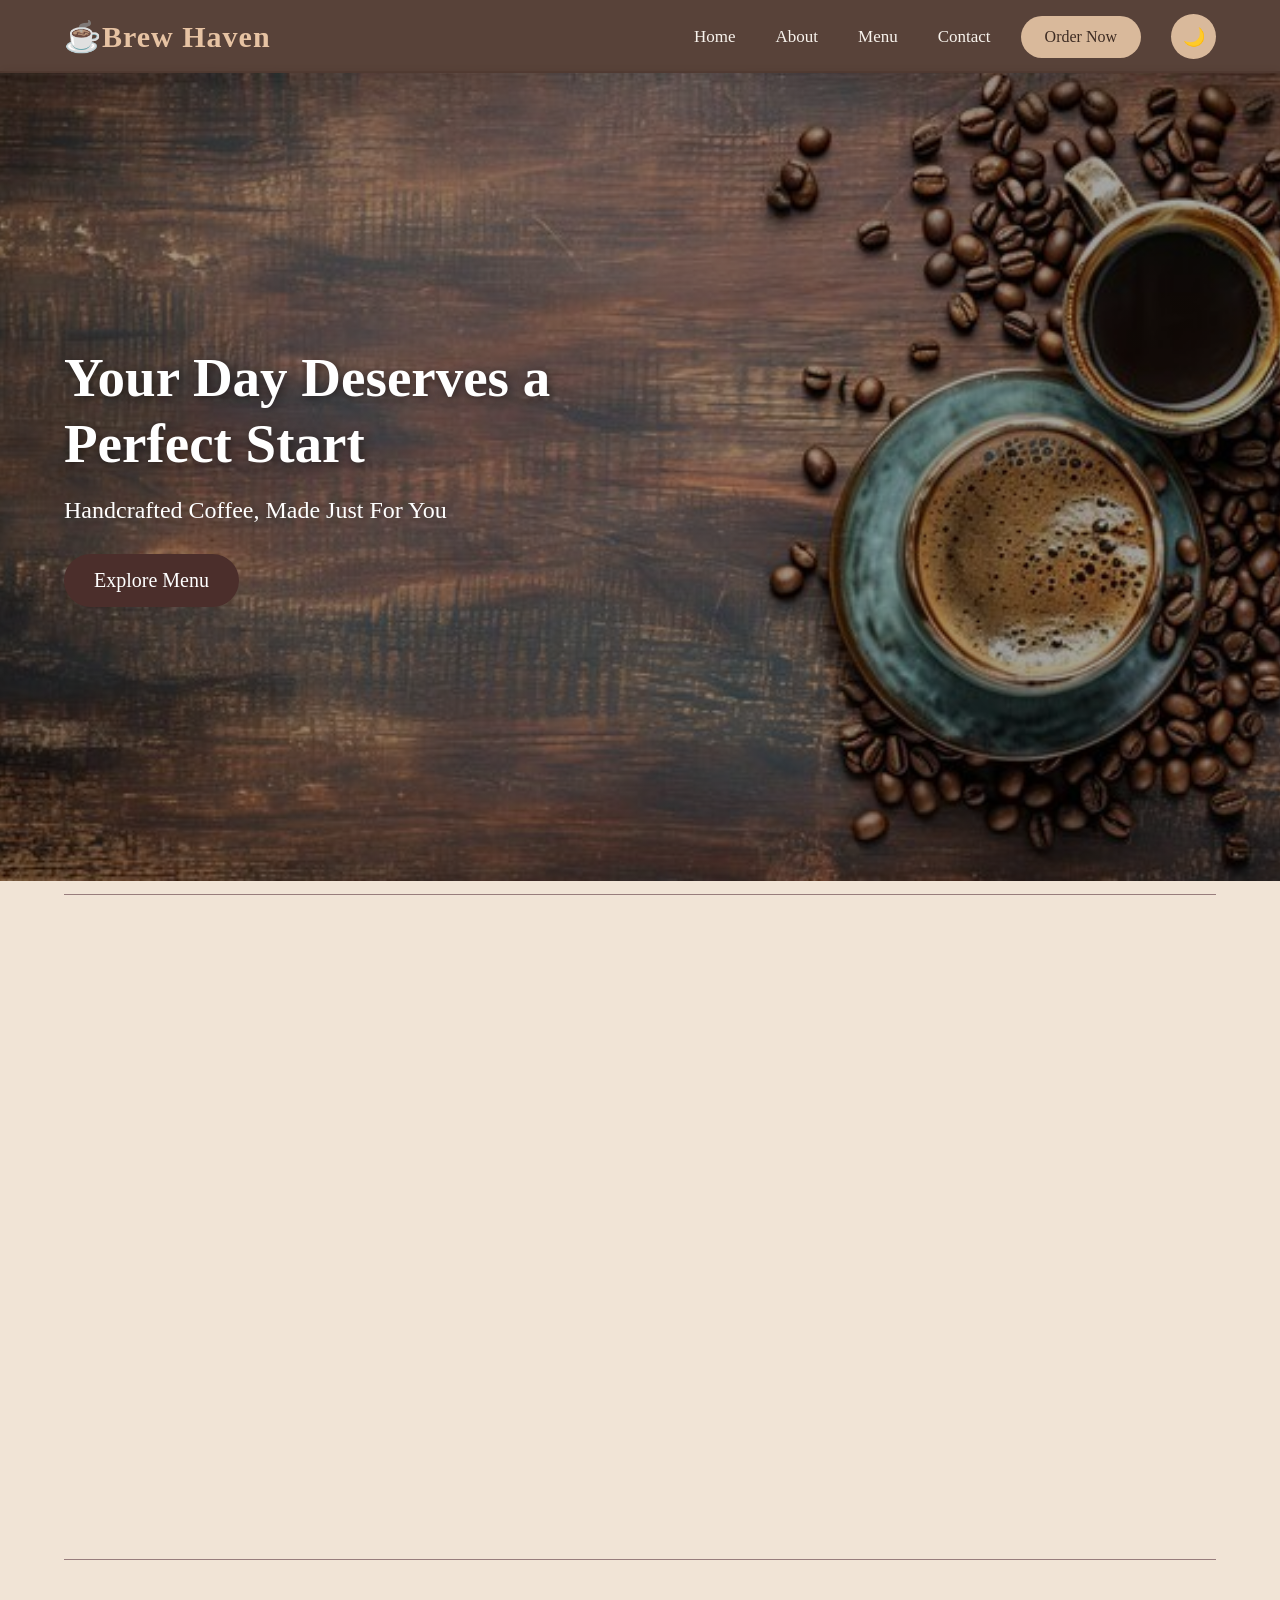
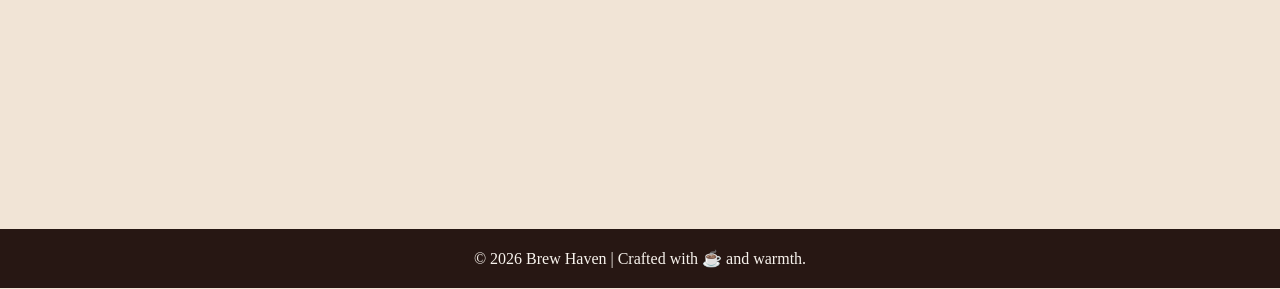
==== landing-page/index.html @ 46d53831 "added projects" ====
<!doctype html>
<html lang="en">
  <head>
    <meta charset="UTF-8" />
    <meta name="viewport" content="width=device-width, initial-scale=1.0" />
    <title>BrewHaven-Freshly brewed perfection</title>
    <link rel="shortcut icon" href="images/favi.png" type="image/x-icon" />
    <link rel="stylesheet" href="style.css" />
  </head>
  <body>
    <!-- navbar -->
    <nav class="navbar">
      <div class="container">
        <!-- logo -->
        <div id="logo">
          <h2>☕Brew Haven</h2>
        </div>
        <!-- links -->
        <ul>
          <li><a href="#home">Home</a></li>
          <li><a href="#about">About</a></li>
          <li><a href="#menu">Menu</a></li>
          <li><a href="#contact">Contact</a></li>
        </ul>
        <button class="nav-btn">Order Now</button>
        <button class="theme-btn" aria-label="Toggle Dark Mode">
          <span class="icon sun">☀️</span>
          <span class="icon moon">🌙</span>
        </button>
      </div>
    </nav>
    <!-- Hero section -->
    <main class="hero" id="home">
      <div class="container">
        <div class="content">
          <h1>Your Day Deserves a Perfect Start</h1>
          <p>Handcrafted Coffee, Made Just For You</p>
          <a href="#menu" class="hero-btn">Explore Menu</a>
        </div>
      </div>
    </main>
    <hr />

    <!-- about the cafe  -->
    <section class="about reveal" id="about">
      <div class="container">
        <div class="text">
          <h2>About Brew Haven</h2>

          <p>
            At Brew Haven, we believe every cup of coffee should feel warm,
            comforting, and unforgettable. We carefully craft our drinks using
            freshly roasted beans, rich flavors, and premium ingredients to
            create the perfect café experience for every customer.
          </p>

          <p>
            Whether you're starting your morning with a strong espresso or
            relaxing with a creamy frappe, Brew Haven is your cozy corner for
            handcrafted coffee, peaceful moments, and meaningful conversations.
          </p>
        </div>

        <div class="image">
          <img src="images/cup.png" alt="Coffee Shop" />
        </div>
      </div>
    </section>
    <hr />

    <!-- Menu -->
    <section class="menu reveal" id="menu">
      <h2>Our Menu</h2>

      <div class="container">
        <div class="card">
          <div class="card-image">
            <img src="images/espresso.png" alt="Espresso" />
          </div>

          <h3>Espresso</h3>

          <p>Strong and rich coffee to energize your day.</p>
        </div>

        <div class="card">
          <div class="card-image">
            <img src="images/latte.png" alt="Latte" />
          </div>

          <h3>Latte</h3>

          <p>Creamy milk blended with smooth espresso.</p>
        </div>

        <div class="card">
          <div class="card-image">
            <img src="images/mocha.png" alt="Mocha" />
          </div>

          <h3>Mocha</h3>

          <p>Chocolate flavored coffee with rich texture.</p>
        </div>

        <div class="card">
          <div class="card-image">
            <img src="images/iced-americano.png" alt="Iced Americano" />
          </div>

          <h3>Iced Americano</h3>

          <p>Refreshing chilled espresso with water.</p>
        </div>

        <div class="card">
          <div class="card-image">
            <img src="images/frappe.png" alt="Frappe" />
          </div>

          <h3>Crunchy Frappe</h3>

          <p>Cold creamy frappe topped with crunchy bits.</p>
        </div>
      </div>
    </section>
    <hr />

    <!-- Features -->
    <section class="features reveal">
      <h2>Why Choose Brew Haven?</h2>

      <div class="container">
        <div class="feature-card">
          <h3>☕ Fresh Coffee</h3>
          <p>
            Every cup is brewed fresh using carefully selected coffee beans.
          </p>
        </div>

        <div class="feature-card">
          <h3>🌿 Premium Ingredients</h3>
          <p>
            We use high-quality ingredients to create rich and comforting
            flavors.
          </p>
        </div>

        <div class="feature-card">
          <h3>🍰 Cozy Ambience</h3>
          <p>
            A warm and peaceful space perfect for relaxing and meaningful
            moments.
          </p>
        </div>
      </div>
    </section>

    <!-- contact section -->

    <section class="contact reveal" id="contact">
      <div class="container">
        <h2>Visit Brew Haven</h2>

        <div class="contact-info">
          <div class="contact-card">
            <h3>📍 Address</h3>
            <p>21 Coffee Street, Hyderabad, India</p>
          </div>

          <div class="contact-card">
            <h3>📞 Phone</h3>
            <p>+91 98765 43210</p>
          </div>

          <div class="contact-card">
            <h3>✉ Email</h3>
            <p>brewhaven@gmail.com</p>
          </div>

          <div class="contact-card">
            <h3>⏰ Opening Hours</h3>
            <p>8:00 AM — 10:00 PM</p>
          </div>
        </div>
      </div>
    </section>

    <!-- footer -->

    <footer class="footer">
      <p>© 2026 Brew Haven | Crafted with ☕ and warmth.</p>
    </footer>
    <!-- footer -->
    <div class="popup" id="popup">
      <p>☕ Your perfect coffee is waiting at Brew Haven!</p>
      <button id="close-popup">Close</button>
    </div>
    <script src="script.js"></script>
  </body>
</html>
---- landing-page/style.css ----
/* BASE */
* {
  margin: 0;
  padding: 0;
  box-sizing: border-box;
}

html {
  scroll-behavior: smooth;
}

body {
  font-family: "Lora", serif;
  color: #3e2c23;
  background-color: #f1e4d6;
  transition: background-color 0.5s ease, color 0.5s ease;
}

hr {
  border: none;
  height: 1px;
  background-color: #987d7d;
  width: 90%;
  margin: 13px auto;
}
/* layout */

.container {
  width: 90%;
  max-width: 1200px;
  margin: auto;
}

/*NAVBAR*/

.navbar {
  background: rgba(75, 53, 44, 0.92);
  backdrop-filter: blur(5px);
  padding: 14px 0;
  position: sticky;
  top: 0;
  z-index: 100;
  transition: background 0.5s ease;
}

.navbar .container {
  display: flex;
  justify-content: space-between;
  gap: 30px;
  align-items: center;
}

#logo {
  display: flex;
  align-items: center;
  gap: 10px;
}

#logo h2 {
  font-size: 30px;
  letter-spacing: 1px;
  color: #e7c3a3;
}

ul {
  list-style: none;
  display: flex;
  gap: 40px;
  margin-left: auto;
}

ul li a {
  text-decoration: none;
  color: #f8f3ed;
  font-size: 17px;
  font-weight: 500;
  position: relative;
}

ul li a::after {
  content: "";
  position: absolute;
  left: 0;
  bottom: -5px;
  width: 0;
  height: 2px;
  background-color: #d9b99b;
  transition: 0.3s;
}

ul li a:hover::after {
  width: 100%;
}

ul li a:hover {
  color: #d9b99b;
}

.nav-btn {
  padding: 12px 24px;
  border: none;
  border-radius: 25px;
  background-color: #d9b99b;
  color: #3e2c23;
  cursor: pointer;
  font-family: "Lora", serif;
  font-size: 16px;
  transition: 0.3s;
}

.nav-btn:hover {
  background-color: #f1d3b3;
}

.nav-btn:active,
.hero-btn:active {
  transform: scale(0.95);
}

/* dark mode button */

.theme-btn {
  position: relative;
  width: 45px;
  height: 45px;
  border: none;
  border-radius: 50%;
  background-color: #d9b99b;
  cursor: pointer;
  overflow: hidden;
  display: flex;
  align-items: center;
  justify-content: center;
  transition: transform 0.3s ease, background-color 0.3s ease;
}

.theme-btn:active {
  transform: scale(0.9);
}

/* both icons stacked */
.theme-btn .icon {
  position: absolute;
  font-size: 18px;
  transition: all 0.4s ease;
}

/* default state: light mode = show moon */
.theme-btn .sun {
  opacity: 0;
  transform: rotate(90deg) scale(0.5);
}

.theme-btn .moon {
  opacity: 1;
  transform: rotate(0deg) scale(1);
}

/* HERO SECTION */

.hero {
  height: 90vh;
  background-image:
    linear-gradient(rgba(0, 0, 0, 0.35), rgba(0, 0, 0, 0.35)),
    url("images/hero-section.jpeg");
  background-size: cover;
  background-position: center;
  display: flex;
  align-items: center;
  color: white;
  margin-top: -2px;
}

.hero .container {
  display: flex;
  align-items: center;
  justify-content: space-between;
}

.content {
  max-width: 600px;
}

.content h1 {
  font-size: 55px;
  font-family: "Dancing Script", cursive;
  margin-bottom: 20px;
  line-height: 1.2;
  text-shadow: 2px 2px 10px rgba(0, 0, 0, 0.5);
}

.content p {
  font-size: 24px;
  margin-bottom: 30px;
}

.hero-btn {
  display: inline-block;
  padding: 15px 30px;
  border-radius: 30px;
  background-color: #4b2e2b;
  color: #fff;
  font-size: 20px;
  text-decoration: none;
  transition: 0.3s;
}

.hero-btn:hover {
  background-color: #6b463f;
}

/* ABOUT SECTION */

.about {
  padding: 100px 0;
}

.about .container {
  display: flex;
  align-items: center;
  justify-content: space-between;
  gap: 60px;
}

.text {
  flex: 1.2;
  position: relative;
}

.text::before {
  content: "";
  position: absolute;
  background-image: url("images/logo.png");
  background-repeat: no-repeat;
  background-size: 400px;
  background-position: center;
  opacity: 0.15;
  inset: 0;
}

.text h2,
.text p {
  position: relative;
  z-index: 2;
}

.text h2 {
  font-size: 42px;
  margin-bottom: 25px;
}

.text p {
  font-size: 20px;
  line-height: 1.9;
  margin-bottom: 20px;
}

.image {
  flex: 0.8;
}

.image img {
  width: 100%;
  border-radius: 20px;
  max-height: 450px;
  object-fit: cover;
}

/*  MENU */

.menu {
  padding: 80px 0;
}

.menu h2 {
  text-align: center;
  margin-bottom: 50px;
  font-size: 40px;
}

.menu .container {
  display: flex;
  gap: 20px;
  justify-content: center;
  flex-wrap: wrap;
}

/* menu cards */

.card {
  cursor: pointer;
  background-color: #f8f3ed;
  padding: 25px;
  border-radius: 20px;
  max-width: 220px;
  text-align: center;
  box-shadow: 0 4px 10px rgba(0, 0, 0, 0.1);
    transition: background-color 0.5s ease, color 0.5s ease, transform 0.3s ease;
}

.card:hover {
  transform: translateY(-10px) scale(1.05);
}

.card:hover h3 {
  color: #d9b99b;
}

.card-image {
  height: 180px;
  overflow: hidden;
  border-radius: 15px;
  margin-bottom: 20px;
}

.card img {
  width: 100%;
  height: 100%;
  object-fit: cover;
  transition: 0.4s ease;
}

.card:hover img {
  transform: scale(1.1);
}

/* features */

.features {
  padding: 100px 0;
}

.features h2 {
  text-align: center;
  font-size: 40px;
  margin-bottom: 50px;
  font-family: "Playfair Display", serif;
}

.features .container {
  display: flex;
  gap: 30px;
  justify-content: center;
  flex-wrap: wrap;
}

.feature-card {
  background-color: rgba(255, 255, 255, 0.4);
  width: 300px;
  padding: 30px;
  border-radius: 20px;
  text-align: center;
  backdrop-filter: blur(5px);
  box-shadow: 0 4px 10px rgba(0, 0, 0, 0.1);
  transition: background-color 0.5s ease, color 0.5s ease, transform 0.3s ease;
}

.feature-card h3 {
  margin-bottom: 15px;
  font-size: 24px;
}

.feature-card p {
  line-height: 1.7;
}

/* contact section */

.contact {
  background-color: #3d281e;
  color: #f8f3ed;
  padding: 100px 0;
}

.contact h2 {
  text-align: center;
  font-size: 42px;
  margin-bottom: 50px;
  font-family: "Playfair Display", serif;
}

.contact-info {
  display: flex;
  justify-content: center;
  gap: 30px;
  flex-wrap: wrap;
}
/* cards */

.contact-card {
  background-color: rgba(255, 255, 255, 0.08);
  padding: 30px;
  width: 250px;
  border-radius: 20px;
  text-align: center;
  backdrop-filter: blur(5px);
  transition: background-color 0.5s ease, color 0.5s ease, transform 0.3s ease;
}

.contact-card:hover {
  transform: translateY(-8px);
}

.contact-card h3 {
  margin-bottom: 15px;
  font-size: 24px;
}

.contact-card p {
  line-height: 1.7;
}

/* footer */

.footer {
  background-color: #271713;
  color: #f8f3ed;
  text-align: center;
  padding: 20px;
}
/* scroll reveal animation */

.reveal {
  opacity: 0;
  transform: translateY(60px);
  transition:
    opacity 1s ease,
    transform 1s ease;
}

.reveal.active {
  opacity: 1;
  transform: translateY(0);
}

/* pop up */
.popup {
  position: fixed;
  top: 50%;
  left: 50%;
  width: 320px;
  padding: 30px;
  background-color: #f8f3ed;
  color: #3e2c23;
  border-radius: 20px;
  text-align: center;
  box-shadow: 0 10px 30px rgba(0, 0, 0, 0.2);
  opacity: 0;
  transform: translate(-50%, -50%) scale(0.9);
  transition: 0.3s ease;
  display: none;
  z-index: 1000;
}

.popup button {
  margin-top: 20px;
  padding: 10px 20px;
  border: none;
  border-radius: 20px;
  background-color: #4b2e2b;
  color: white;
  cursor: pointer;
}

.popup.show {
  opacity: 1;
  transform: translate(-50%, -50%) scale(1);
}

/* DARK MODE */

body.dark-mode {
  background-color: #16100d;
  color: #f8f3ed;
}

/* DARK MODE STATE */
body.dark-mode .theme-btn .sun {
  opacity: 1;
  transform: rotate(0deg) scale(1);
}

body.dark-mode .theme-btn .moon {
  opacity: 0;
  transform: rotate(-90deg) scale(0.5);
}

/* navbar */

body.dark-mode .navbar {
  background: linear-gradient(to right, #120c09, #211611);
}

/* sections */

body.dark-mode .about,
body.dark-mode .menu,
body.dark-mode .features {
  background-color: #16100d;
}

/* cards */

body.dark-mode .card,
body.dark-mode .feature-card,
body.dark-mode .contact-card {
  background-color: #2b1d18;
  color: #f8f3ed;
  box-shadow: 0 6px 20px rgba(0, 0, 0, 0.3);
}

/* headings */

body.dark-mode .about,
body.dark-mode .menu,
body.dark-mode .features,
body.dark-mode .contact {
  color: #f8f3ed;
}

/* buttons */

body.dark-mode .hero-btn,
body.dark-mode .nav-btn,
body.dark-mode .popup button {
  background-color: #d9b99b;
  color: #2b1812;
}

/* popup */

body.dark-mode .popup {
  background-color: #2b1d18;
  color: #f8f3ed;
}

/* footer */

body.dark-mode .footer {
  background-color: #120c09;
}

/* lines */

body.dark-mode hr {
  background-color: #5c463d;
}


/* Media Queries */

/* TABLET DEVICES */

@media (max-width: 992px) {
  .hero .container,
  .about .container {
    flex-direction: column;
    text-align: center;
  }

  .content h1 {
    font-size: 45px;
  }

  .content p {
    font-size: 20px;
  }

  .image img {
    max-width: 400px;
  }

  .navbar .container {
    flex-wrap: wrap;
    justify-content: center;
    gap: 20px;
  }

  ul {
    gap: 20px;
    margin-left: 0;
  }
}

/* MOBILE DEVICES*/

@media (max-width: 768px) {
  .hero {
    height: auto;
    padding: 100px 0;
  }

  .content h1 {
    font-size: 38px;
  }

  .content p {
    font-size: 18px;
  }

  .text h2,
  .menu h2,
  .features h2,
  .contact h2 {
    font-size: 32px;
  }

  .text p {
    font-size: 18px;
  }

  .navbar .container {
    flex-direction: column;
  }

  ul {
    flex-wrap: wrap;
    justify-content: center;
    gap: 12px;
  }

  .card,
  .feature-card,
  .contact-card {
    width: 100%;
    max-width: 320px;
  }

  .popup {
    width: 90%;
  }

  .theme-btn,
  .nav-btn {
    font-size: 15px;
  }
}

/* SMALL MOBILE DEVICES */

@media (max-width: 480px) {
  .content h1 {
    font-size: 30px;
  }

  .hero-btn {
    padding: 12px 24px;
    font-size: 16px;
  }

  ul {
    gap: 15px;
  }

  ul li a {
    font-size: 15px;
  }

  .text::before {
    background-size: 250px;
  }
}
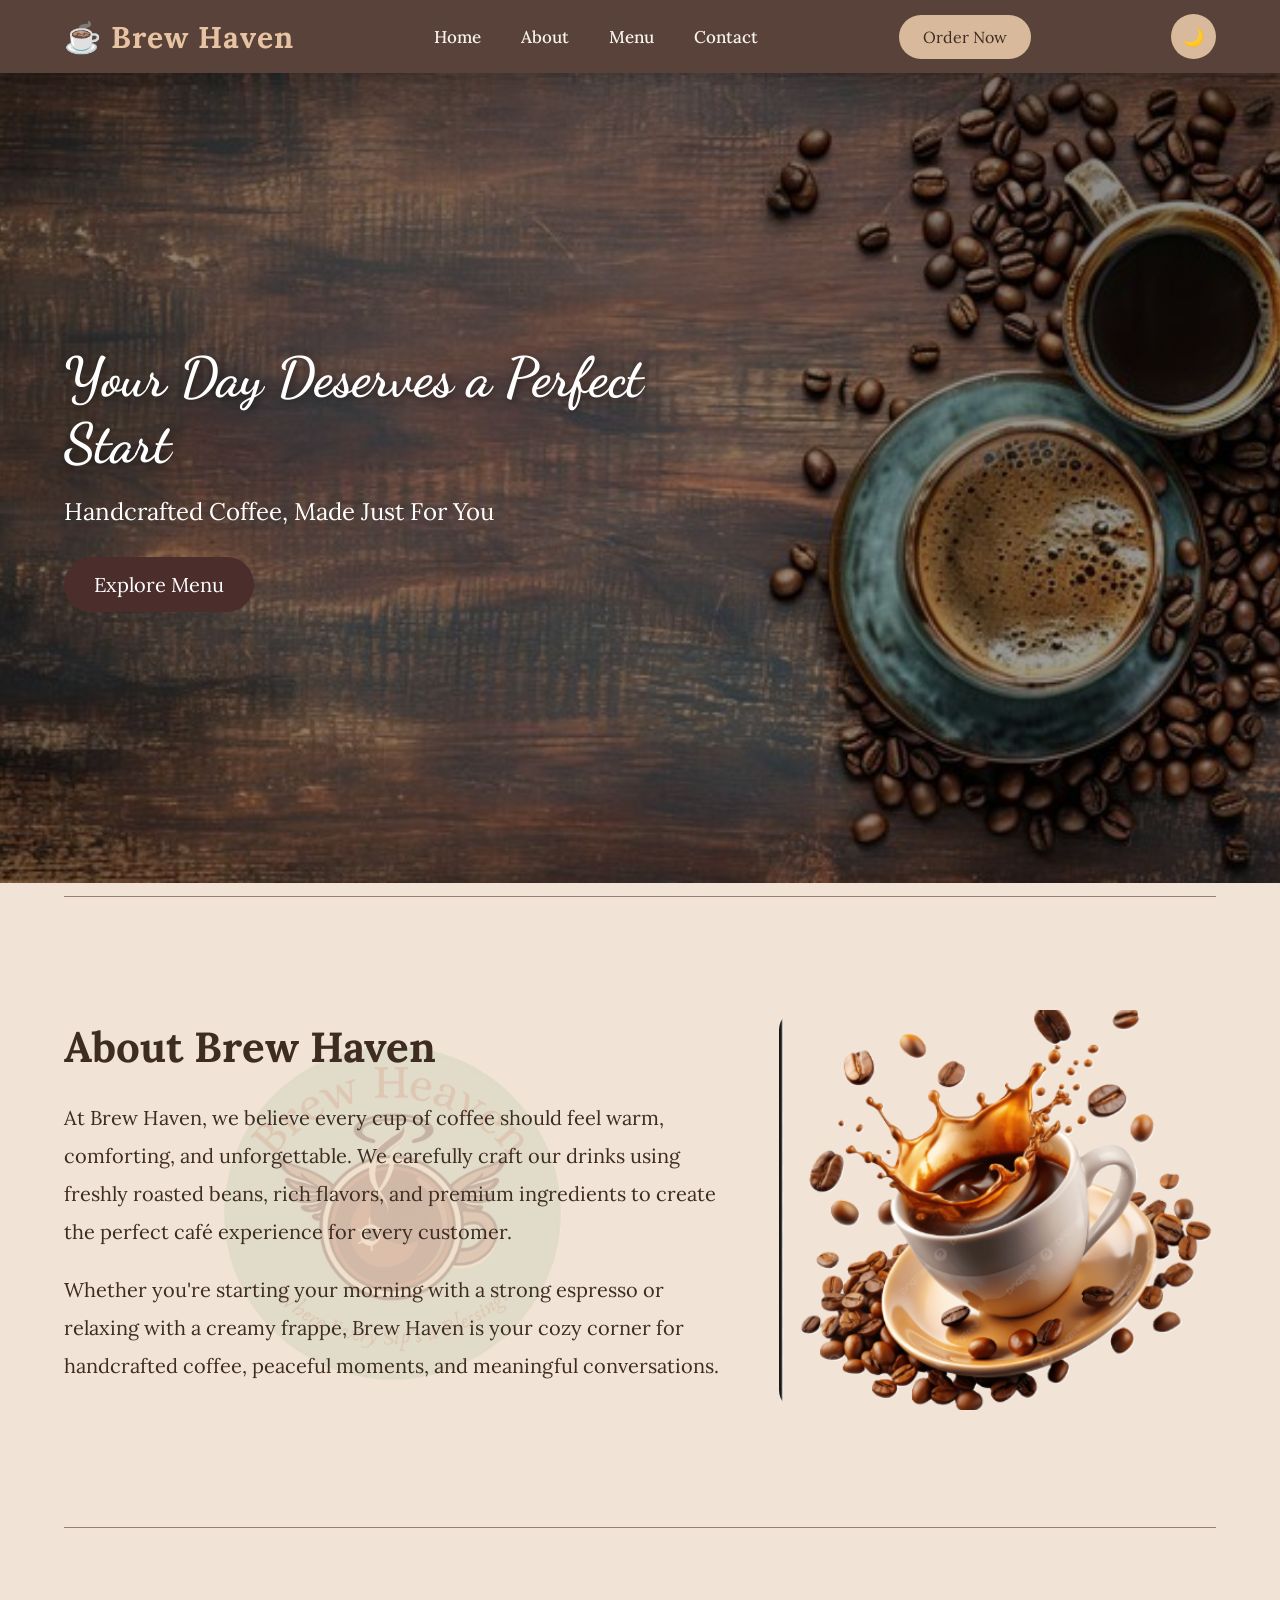
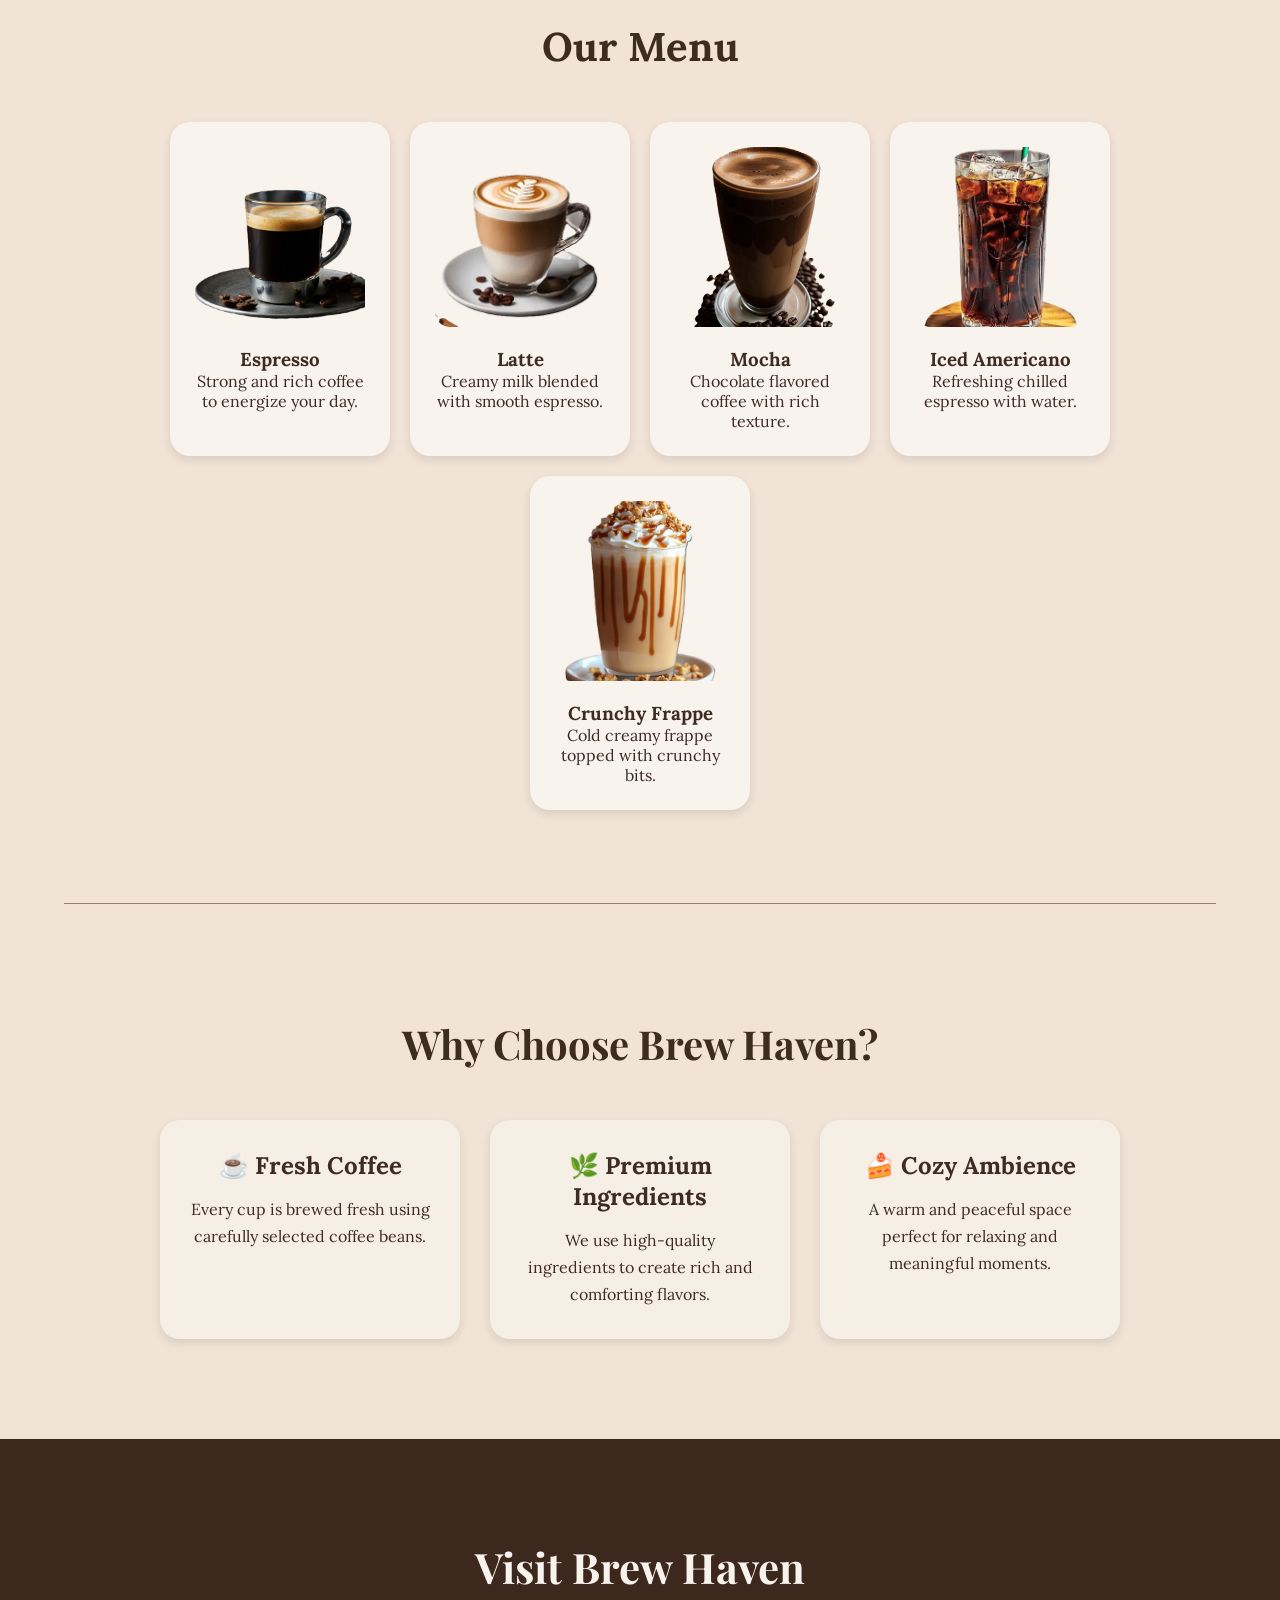
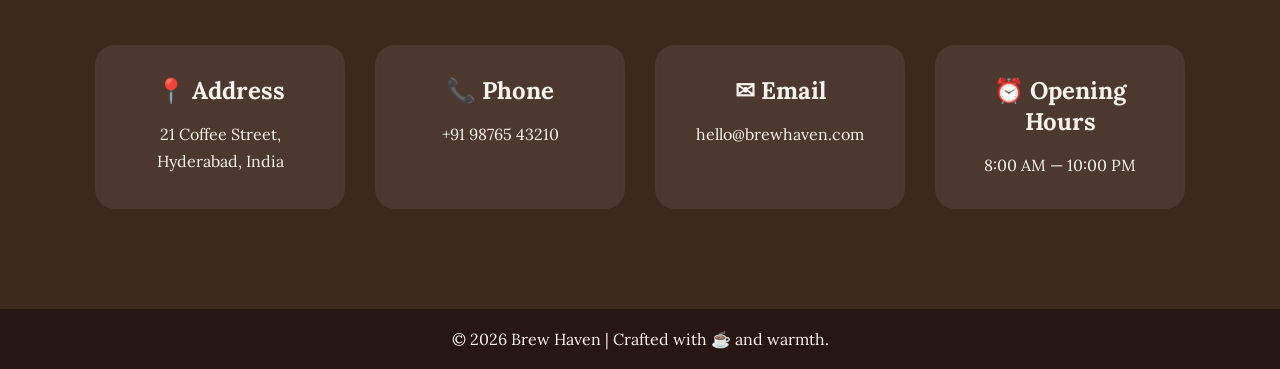
==== commit 012d0506: "Modifying coffee shop landing page" ====
--- a/landing-page/index.html
+++ b/landing-page/index.html
@@ -3,17 +3,21 @@
   <head>
     <meta charset="UTF-8" />
     <meta name="viewport" content="width=device-width, initial-scale=1.0" />
-    <title>BrewHaven-Freshly brewed perfection</title>
+    <title>Brew Haven | Freshly Brewed Perfection</title>
     <link rel="shortcut icon" href="images/favi.png" type="image/x-icon" />
     <link rel="stylesheet" href="style.css" />
+    <link href="https://fonts.googleapis.com/css2?family=Lora:wght@400;500;600&family=Dancing+Script:wght@500;600&display=swap"
+      rel="stylesheet"/>
+    <link href="https://fonts.googleapis.com/css2?family=Playfair+Display:wght@400;500;600&display=swap"
+      rel="stylesheet"/>
   </head>
   <body>
     <!-- navbar -->
     <nav class="navbar">
       <div class="container">
         <!-- logo -->
-        <div id="logo">
-          <h2>☕Brew Haven</h2>
+        <div class="logo">
+          <h2><a href="#home">☕ Brew Haven</a></h2>
         </div>
         <!-- links -->
         <ul>
@@ -22,7 +26,7 @@
           <li><a href="#menu">Menu</a></li>
           <li><a href="#contact">Contact</a></li>
         </ul>
-        <button class="nav-btn">Order Now</button>
+        <button class="nav-btn" aria-label="Order Now">Order Now</button>
         <button class="theme-btn" aria-label="Toggle Dark Mode">
           <span class="icon sun">☀️</span>
           <span class="icon moon">🌙</span>
@@ -32,7 +36,7 @@
     <!-- Hero section -->
     <main class="hero" id="home">
       <div class="container">
-        <div class="content">
+        <div class="content reveal">
           <h1>Your Day Deserves a Perfect Start</h1>
           <p>Handcrafted Coffee, Made Just For You</p>
           <a href="#menu" class="hero-btn">Explore Menu</a>
@@ -61,7 +65,7 @@
           </p>
         </div>
 
-        <div class="image">
+        <div class="about-image">
           <img src="images/cup.png" alt="Coffee Shop" />
         </div>
       </div>
@@ -175,7 +179,7 @@
 
           <div class="contact-card">
             <h3>✉ Email</h3>
-            <p>brewhaven@gmail.com</p>
+            <p>hello@brewhaven.com</p>
           </div>
 
           <div class="contact-card">
--- a/landing-page/style.css
+++ b/landing-page/style.css
@@ -13,7 +13,13 @@
   font-family: "Lora", serif;
   color: #3e2c23;
   background-color: #f1e4d6;
-  transition: background-color 0.5s ease, color 0.5s ease;
+  transition:
+    background-color 0.5s ease,
+    color 0.5s ease;
+}
+
+section {
+  scroll-margin-top: 90px;
 }
 
 hr {
@@ -23,7 +29,8 @@
   width: 90%;
   margin: 13px auto;
 }
-/* layout */
+
+/* LAYOUT */
 
 .container {
   width: 90%;
@@ -36,6 +43,8 @@
 .navbar {
   background: rgba(75, 53, 44, 0.92);
   backdrop-filter: blur(5px);
+  box-shadow: 0 2px 10px rgba(0, 0, 0, 0.15);
+  
   padding: 14px 0;
   position: sticky;
   top: 0;
@@ -45,31 +54,41 @@
 
 .navbar .container {
   display: flex;
+  align-items: center;
   justify-content: space-between;
-  gap: 30px;
-  align-items: center;
-}
-
-#logo {
+  gap: 40px;
+}
+
+.logo {
   display: flex;
   align-items: center;
   gap: 10px;
 }
 
-#logo h2 {
+.logo h2 {
   font-size: 30px;
   letter-spacing: 1px;
+}
+
+.logo h2 a {
+  text-decoration: none;
   color: #e7c3a3;
-}
-
-ul {
+  transition: color 0.3s ease;
+}
+
+.logo h2 a:hover {
+  color: #876139;
+}
+
+.navbar ul {
   list-style: none;
   display: flex;
   gap: 40px;
-  margin-left: auto;
-}
-
-ul li a {
+  flex-wrap: wrap;
+  justify-content: center;
+}
+
+.navbar ul li a {
   text-decoration: none;
   color: #f8f3ed;
   font-size: 17px;
@@ -77,7 +96,7 @@
   position: relative;
 }
 
-ul li a::after {
+.navbar ul li a::after {
   content: "";
   position: absolute;
   left: 0;
@@ -85,15 +104,15 @@
   width: 0;
   height: 2px;
   background-color: #d9b99b;
-  transition: 0.3s;
-}
-
-ul li a:hover::after {
+  transition: width 0.3s ease;
+}
+
+.navbar ul li a:hover {
+  color: inherit;
+}
+
+.navbar ul li a:hover::after {
   width: 100%;
-}
-
-ul li a:hover {
-  color: #d9b99b;
 }
 
 .nav-btn {
@@ -105,15 +124,14 @@
   cursor: pointer;
   font-family: "Lora", serif;
   font-size: 16px;
-  transition: 0.3s;
+  transition: background-color 0.3s ease;
 }
 
 .nav-btn:hover {
   background-color: #f1d3b3;
 }
 
-.nav-btn:active,
-.hero-btn:active {
+.nav-btn:active {
   transform: scale(0.95);
 }
 
@@ -131,7 +149,13 @@
   display: flex;
   align-items: center;
   justify-content: center;
-  transition: transform 0.3s ease, background-color 0.3s ease;
+  transition:
+    transform 0.3s ease,
+    box-shadow 0.3s ease;
+}
+
+.theme-btn:hover {
+  box-shadow: 0 0 10px rgba(217, 185, 155, 0.5);
 }
 
 .theme-btn:active {
@@ -139,10 +163,13 @@
 }
 
 /* both icons stacked */
-.theme-btn .icon {
+.theme-btn .moon,
+.theme-btn .sun {
   position: absolute;
   font-size: 18px;
-  transition: all 0.4s ease;
+  transition:
+    opacity 0.4s ease,
+    transform 0.4s ease;
 }
 
 /* default state: light mode = show moon */
@@ -159,16 +186,15 @@
 /* HERO SECTION */
 
 .hero {
-  height: 90vh;
+  min-height: 90vh;
   background-image:
-    linear-gradient(rgba(0, 0, 0, 0.35), rgba(0, 0, 0, 0.35)),
+    linear-gradient(rgba(0, 0, 0, 0.45), rgba(0, 0, 0, 0.35)),
     url("images/hero-section.jpeg");
   background-size: cover;
   background-position: center;
   display: flex;
   align-items: center;
   color: white;
-  margin-top: -2px;
 }
 
 .hero .container {
@@ -202,11 +228,18 @@
   color: #fff;
   font-size: 20px;
   text-decoration: none;
-  transition: 0.3s;
+  transition:
+    background-color 0.3s ease,
+    transform 0.3s ease;
 }
 
 .hero-btn:hover {
   background-color: #6b463f;
+  transform: translateY(-2px);
+}
+
+.hero-btn:active {
+  transform: scale(0.95);
 }
 
 /* ABOUT SECTION */
@@ -234,8 +267,9 @@
   background-repeat: no-repeat;
   background-size: 400px;
   background-position: center;
-  opacity: 0.15;
+  opacity: 0.25;
   inset: 0;
+  pointer-events: none;
 }
 
 .text h2,
@@ -255,14 +289,14 @@
   margin-bottom: 20px;
 }
 
-.image {
+.about-image {
   flex: 0.8;
 }
 
-.image img {
+.about-image img {
   width: 100%;
   border-radius: 20px;
-  max-height: 450px;
+  max-height: 400px;
   object-fit: cover;
 }
 
@@ -295,7 +329,10 @@
   max-width: 220px;
   text-align: center;
   box-shadow: 0 4px 10px rgba(0, 0, 0, 0.1);
-    transition: background-color 0.5s ease, color 0.5s ease, transform 0.3s ease;
+  transition:
+    background-color 0.5s ease,
+    color 0.5s ease,
+    transform 0.3s ease;
 }
 
 .card:hover {
@@ -317,7 +354,7 @@
   width: 100%;
   height: 100%;
   object-fit: cover;
-  transition: 0.4s ease;
+  transition: transform 0.4s ease;
 }
 
 .card:hover img {
@@ -346,13 +383,20 @@
 
 .feature-card {
   background-color: rgba(255, 255, 255, 0.4);
-  width: 300px;
+  max-width: 300px;
   padding: 30px;
   border-radius: 20px;
   text-align: center;
   backdrop-filter: blur(5px);
   box-shadow: 0 4px 10px rgba(0, 0, 0, 0.1);
-  transition: background-color 0.5s ease, color 0.5s ease, transform 0.3s ease;
+  transition:
+    background-color 0.5s ease,
+    color 0.5s ease,
+    transform 0.3s ease;
+}
+
+.feature-card:hover {
+  transform: translateY(-8px);
 }
 
 .feature-card h3 {
@@ -394,7 +438,10 @@
   border-radius: 20px;
   text-align: center;
   backdrop-filter: blur(5px);
-  transition: background-color 0.5s ease, color 0.5s ease, transform 0.3s ease;
+  transition:
+    background-color 0.5s ease,
+    color 0.5s ease,
+    transform 0.3s ease;
 }
 
 .contact-card:hover {
@@ -434,6 +481,7 @@
 }
 
 /* pop up */
+
 .popup {
   position: fixed;
   top: 50%;
@@ -447,9 +495,13 @@
   box-shadow: 0 10px 30px rgba(0, 0, 0, 0.2);
   opacity: 0;
   transform: translate(-50%, -50%) scale(0.9);
-  transition: 0.3s ease;
-  display: none;
+  visibility: hidden;
+  pointer-events: none;
   z-index: 1000;
+
+  transition:
+    opacity 0.3s ease,
+    transform 0.3s ease;
 }
 
 .popup button {
@@ -465,6 +517,8 @@
 .popup.show {
   opacity: 1;
   transform: translate(-50%, -50%) scale(1);
+  visibility: visible;
+  pointer-events: auto;
 }
 
 /* DARK MODE */
@@ -472,17 +526,6 @@
 body.dark-mode {
   background-color: #16100d;
   color: #f8f3ed;
-}
-
-/* DARK MODE STATE */
-body.dark-mode .theme-btn .sun {
-  opacity: 1;
-  transform: rotate(0deg) scale(1);
-}
-
-body.dark-mode .theme-btn .moon {
-  opacity: 0;
-  transform: rotate(-90deg) scale(0.5);
 }
 
 /* navbar */
@@ -509,15 +552,6 @@
   box-shadow: 0 6px 20px rgba(0, 0, 0, 0.3);
 }
 
-/* headings */
-
-body.dark-mode .about,
-body.dark-mode .menu,
-body.dark-mode .features,
-body.dark-mode .contact {
-  color: #f8f3ed;
-}
-
 /* buttons */
 
 body.dark-mode .hero-btn,
@@ -546,10 +580,20 @@
   background-color: #5c463d;
 }
 
-
-/* Media Queries */
-
-/* TABLET DEVICES */
+body.dark-mode .theme-btn .sun {
+  opacity: 1;
+  transform: rotate(0deg) scale(1);
+}
+
+body.dark-mode .theme-btn .moon {
+  opacity: 0;
+  transform: rotate(-90deg) scale(0.5);
+}
+
+
+/* MEDIA QUERIES */
+
+/* Tablet Devices */
 
 @media (max-width: 992px) {
   .hero .container,
@@ -566,7 +610,7 @@
     font-size: 20px;
   }
 
-  .image img {
+  .about-image img {
     max-width: 400px;
   }
 
@@ -576,17 +620,16 @@
     gap: 20px;
   }
 
-  ul {
+  .navbar ul {
     gap: 20px;
-    margin-left: 0;
-  }
-}
-
-/* MOBILE DEVICES*/
+  }
+}
+
+/* Mobile Devices*/
 
 @media (max-width: 768px) {
   .hero {
-    height: auto;
+    min-height: auto;
     padding: 100px 0;
   }
 
@@ -613,12 +656,11 @@
     flex-direction: column;
   }
 
-  ul {
+  .navbar ul {
     flex-wrap: wrap;
     justify-content: center;
     gap: 12px;
   }
-
   .card,
   .feature-card,
   .contact-card {
@@ -630,13 +672,12 @@
     width: 90%;
   }
 
-  .theme-btn,
   .nav-btn {
     font-size: 15px;
   }
 }
 
-/* SMALL MOBILE DEVICES */
+/* Small Mobile Devices */
 
 @media (max-width: 480px) {
   .content h1 {
@@ -648,11 +689,11 @@
     font-size: 16px;
   }
 
-  ul {
+  .navbar ul {
     gap: 15px;
   }
 
-  ul li a {
+  .navbar ul li a {
     font-size: 15px;
   }
 
